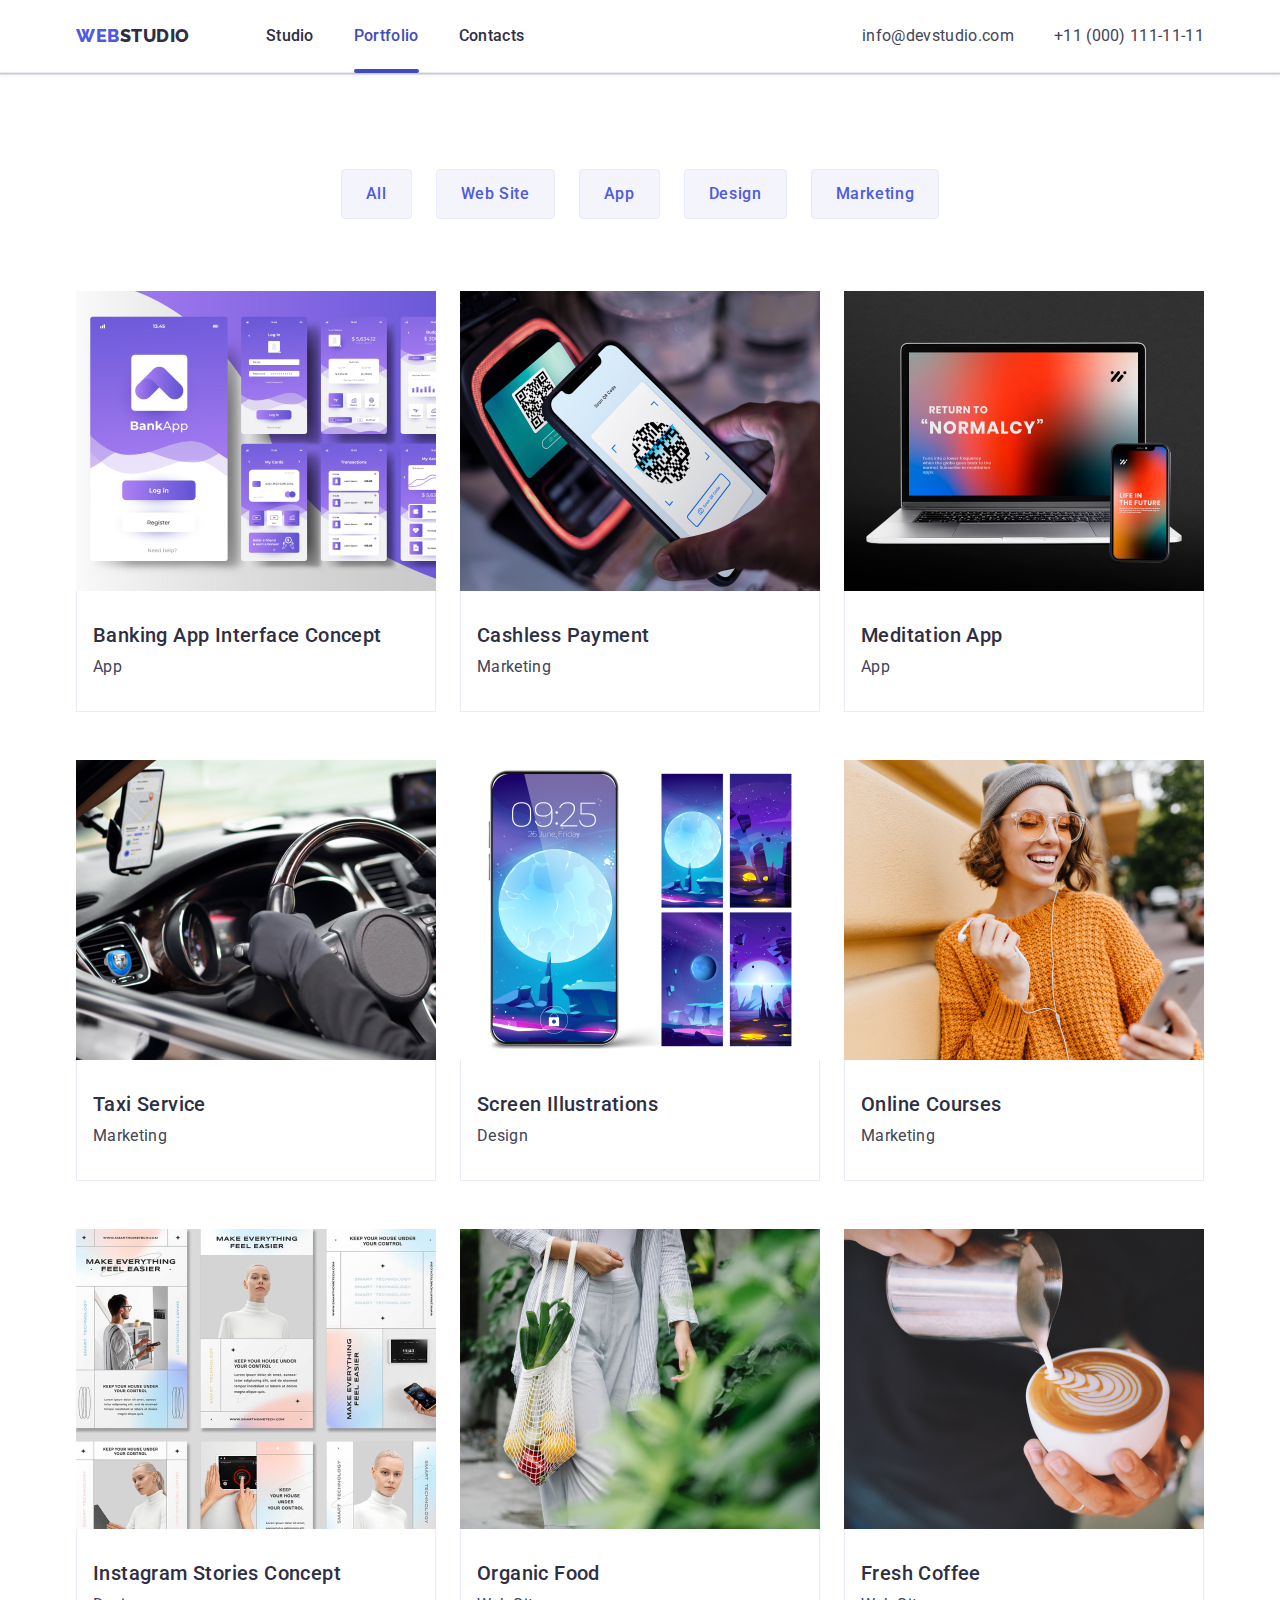
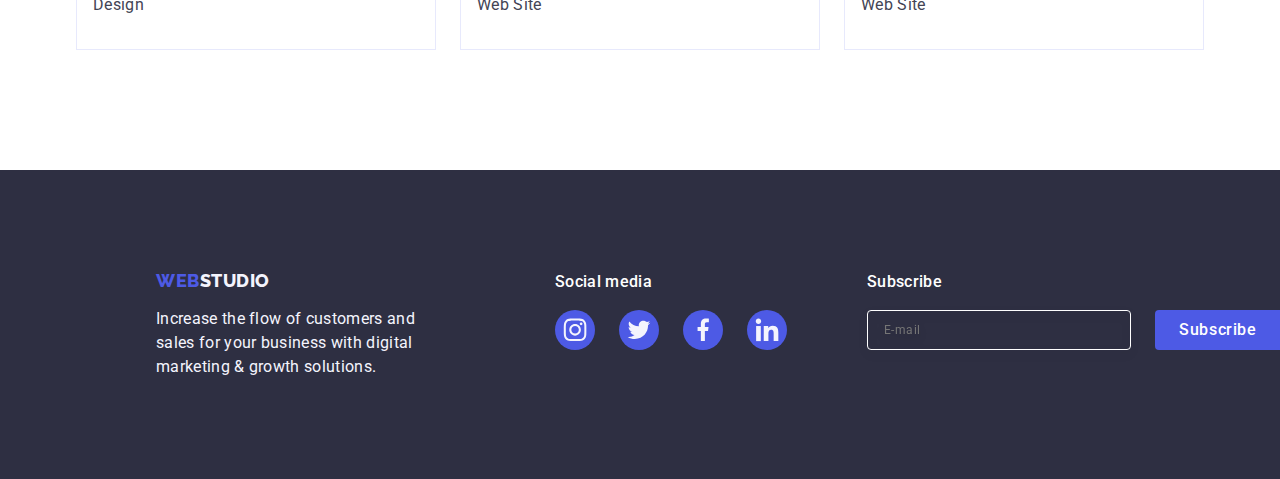
==== portfolio.html @ 52cb7daf "Initial commit" ====
<!DOCTYPE html>
<html lang="en">
  <head>
    <meta charset="UTF-8" />
    <meta name="viewport" content="width=device-width, initial-scale=1.0" />
    <title>Document</title>
    <link rel="preconnect" href="https://fonts.googleapis.com" />
    <link rel="preconnect" href="https://fonts.gstatic.com" crossorigin />
    <link
      href="https://fonts.googleapis.com/css2?family=Raleway:wght@800&family=Roboto:wght@400;500;700;900&display=swap"
      rel="stylesheet"
    />
    <link
      rel="stylesheet"
      href="https://cdn.jsdelivr.net/npm/modern-normalize@1.1.0/modern-normalize.min.css"
    />

    <link rel="stylesheet" href="./css/styles.css" />
  </head>

  <body>
    <header class="page-header">
      <div class="container-pege container">
        <nav class="navigation">
          <a class="logo link" href="./index.html"
            >Web<span class="dark">Studio</span></a
          >
          <ul class="menu list">
            <li class="menu-item">
              <a class="nav-link link" href="./index.html">Studio</a>
            </li>
            <li class="menu-item">
              <a class="nav-link link nav-active" href="./portfolio.html"
                >Portfolio</a
              >
            </li>
            <li class="menu-item">
              <a class="nav-link link" href="">Contacts</a>
            </li>
          </ul>
        </nav>
        <address class="address">
          <ul class="contacts-list list">
            <li class="contact-item">
              <a class="mail link" href="info@devstudio.com"
                >info@devstudio.com</a
              >
            </li>
            <li class="contact-item">
              <a class="phon link" href="tel:+110001111111"
                >+11 (000) 111-11-11</a
              >
            </li>
          </ul>
        </address>
      </div>
    </header>
    <!-- Main section -->
    <main>
      <section class="portfolio">
        <div class="container-portfolio container">
          <h1 class="visually-hidden">HIDE ME</h1>
          <ul class="btn-list list">
            <li class="btn-item">
              <button class="portfolio-button" type="button">All</button>
            </li>
            <li class="btn-item">
              <button class="portfolio-button" type="button">Web Site</button>
            </li>
            <li class="btn-item">
              <button class="portfolio-button" type="button">App</button>
            </li>
            <li class="btn-item">
              <button class="portfolio-button" type="button">Design</button>
            </li>
            <li class="btn-item">
              <button class="portfolio-button" type="button">Marketing</button>
            </li>
          </ul>

          <ul class="portfolio-list list">
            <li class="portfolio-list-item">
              <a href="#" class="portfolio-link link">
                <div class="overlay-portfolio">
                  <img
                    src="./images/app.jpg"
                    alt="Banking App Interface Concept"
                    width="360"
                    height="300"
                  />
                  <p class="overlay">
                    14 Stylish and User-Friendly App Design Concepts · Task
                    Manager App · Calorie Tracker App · Exotic Fruit Ecommerce
                    App · Cloud Storage App Cashless Payment Marketing
                  </p>
                </div>

                <div class="container-porfolio-list">
                  <h2 class="portfolio-subtitle">
                    Banking App Interface Concept
                  </h2>
                  <p class="portfolio-desc">App</p>
                </div>
              </a>
            </li>
            <li class="portfolio-list-item">
              <a href="#" class="portfolio-link link">
                <div class="overlay-portfolio">
                  <img
                    src="./images/img-pay.jpg"
                    alt="Cashless Payment"
                    width="360"
                    height="300"
                  />
                  <p class="overlay">
                    14 Stylish and User-Friendly App Design Concepts · Task
                    Manager App · Calorie Tracker App · Exotic Fruit Ecommerce
                    App · Cloud Storage App Cashless Payment Marketing
                  </p>
                </div>

                <div class="container-porfolio-list">
                  <h2 class="portfolio-subtitle">Cashless Payment</h2>
                  <p class="portfolio-desc">Marketing</p>
                </div>
              </a>
            </li>
            <li class="portfolio-list-item">
              <a href="#" class="portfolio-link link">
                <div class="overlay-portfolio">
                  <img
                    src="./images/img-appjpg.jpg"
                    alt="Meditation App"
                    width="360"
                    height="300"
                  />
                  <p class="overlay">
                    14 Stylish and User-Friendly App Design Concepts · Task
                    Manager App · Calorie Tracker App · Exotic Fruit Ecommerce
                    App · Cloud Storage App Cashless Payment Marketing
                  </p>
                </div>

                <div class="container-porfolio-list">
                  <h2 class="portfolio-subtitle">Meditation App</h2>
                  <p class="portfolio-desc">App</p>
                </div>
              </a>
            </li>
            <li class="portfolio-list-item">
              <a href="#" class="portfolio-link link">
                <div class="overlay-portfolio">
                  <img
                    src="./images/img-tax.jpg"
                    alt="Taxi Service"
                    width="360"
                    height="300"
                  />
                  <p class="overlay">
                    14 Stylish and User-Friendly App Design Concepts · Task
                    Manager App · Calorie Tracker App · Exotic Fruit Ecommerce
                    App · Cloud Storage App Cashless Payment Marketing
                  </p>
                </div>
                <div class="container-porfolio-list">
                  <h2 class="portfolio-subtitle">Taxi Service</h2>
                  <p class="portfolio-desc">Marketing</p>
                </div>
              </a>
            </li>
            <li class="portfolio-list-item">
              <a href="#" class="portfolio-link link">
                <div class="overlay-portfolio">
                  <img
                    src="./images/img-screen.jpg"
                    alt="Screen Illustrations"
                    width="360"
                    height="300"
                  />
                  <p class="overlay">
                    14 Stylish and User-Friendly App Design Concepts · Task
                    Manager App · Calorie Tracker App · Exotic Fruit Ecommerce
                    App · Cloud Storage App Cashless Payment Marketing
                  </p>
                </div>

                <div class="container-porfolio-list">
                  <h2 class="portfolio-subtitle">Screen Illustrations</h2>
                  <p class="portfolio-desc">Design</p>
                </div>
              </a>
            </li>
            <li class="portfolio-list-item">
              <a href="#" class="portfolio-link link">
                <div class="overlay-portfolio">
                  <img
                    src="./images/img-courses.jpg"
                    alt="Online Courses"
                    width="360"
                    height="300"
                  />
                  <p class="overlay">
                    14 Stylish and User-Friendly App Design Concepts · Task
                    Manager App · Calorie Tracker App · Exotic Fruit Ecommerce
                    App · Cloud Storage App Cashless Payment Marketing
                  </p>
                </div>

                <div class="container-porfolio-list">
                  <h2 class="portfolio-subtitle">Online Courses</h2>
                  <p class="portfolio-desc">Marketing</p>
                </div>
              </a>
            </li>

            <li class="portfolio-list-item">
              <a href="#" class="portfolio-link link">
                <div class="overlay-portfolio">
                  <img
                    src="./images/img-inst.jpg"
                    alt="Instagram Stories Concept"
                    width="360"
                    height="300"
                  />
                  <p class="overlay">
                    14 Stylish and User-Friendly App Design Concepts · Task
                    Manager App · Calorie Tracker App · Exotic Fruit Ecommerce
                    App · Cloud Storage App Cashless Payment Marketing
                  </p>
                </div>

                <div class="container-porfolio-list">
                  <h2 class="portfolio-subtitle">Instagram Stories Concept</h2>
                  <p class="portfolio-desc">Design</p>
                </div>
              </a>
            </li>
            <li class="portfolio-list-item">
              <a href="#" class="portfolio-link link">
                <div class="overlay-portfolio">
                  <img
                    src="./images/img-food.jpg"
                    alt="Organic Food"
                    width="360"
                    height="300"
                  />
                  <p class="overlay">
                    14 Stylish and User-Friendly App Design Concepts · Task
                    Manager App · Calorie Tracker App · Exotic Fruit Ecommerce
                    App · Cloud Storage App Cashless Payment Marketing
                  </p>
                </div>

                <div class="container-porfolio-list">
                  <h2 class="portfolio-subtitle">Organic Food</h2>
                  <p class="portfolio-desc">Web Site</p>
                </div>
              </a>
            </li>
            <li class="portfolio-list-item">
              <a href="#" class="portfolio-link link">
                <div class="overlay-portfolio">
                  <img
                    src="./images/img-coffe.jpg"
                    alt="Screen Illustrations"
                    width="360"
                    height="300"
                  />
                  <p class="overlay">
                    14 Stylish and User-Friendly App Design Concepts · Task
                    Manager App · Calorie Tracker App · Exotic Fruit Ecommerce
                    App · Cloud Storage App Cashless Payment Marketing
                  </p>
                </div>

                <div class="container-porfolio-list">
                  <h2 class="portfolio-subtitle">Fresh Coffee</h2>
                  <p class="portfolio-desc">Web Site</p>
                </div>
              </a>
            </li>
          </ul>
        </div>
      </section>
    </main>
    <!-- Footer -->
    <footer class="footer">
      <div class="footer-wrapper">
        <div class="container-footer container">
          <a href="./index.html" class="logo footer-link"
            >WEB<span class="light">Studio</span></a
          >
          <p class="footer-desc">
            Increase the flow of customers and sales for your business with
            digital marketing & growth solutions.
          </p>
        </div>
        <div class="footer-social">
          <p class="section-subtitle light">Social media</p>
          <ul class="social-list footer-social list">
            <li class="social-list-item">
              <a href="" class="social-list-linke">
                <svg class="social-list-icon" width="24" height="24">
                  <use href="./images/sprite.svg#icon-instagram"></use>
                </svg>
              </a>
            </li>
            <li class="social-list-item">
              <a href="" class="social-list-linke">
                <svg class="social-list-icon" width="24" height="24">
                  <use href="./images/sprite.svg#icon-twitter"></use>
                </svg>
              </a>
            </li>
            <li class="social-list-item">
              <a href="" class="social-list-linke">
                <svg class="social-list-icon" width="24" height="24">
                  <use href="./images/sprite.svg#icon-facebook"></use>
                </svg>
              </a>
            </li>
            <li class="social-list-item">
              <a href="" class="social-list-linke">
                <svg class="social-list-icon" width="24" height="24">
                  <use href="./images/sprite.svg#icon-linkedin"></use>
                </svg>
              </a>
            </li>
          </ul>
        </div>
        <div class="footer-subscribe">
          <p class="section-subtitle light">Subscribe</p>
          <form class="footer-form">
            <label for="email" class="subscribe-label">
              <input
                type="email"
                name="email"
                id="email"
                class="footer-subscribe-mail"
                placeholder="E-mail"
                required
              />
            </label>
            <button class="footer-subscribe-btn" type="submit">
              Subscribe
              <svg class="subsribe-btn-icon" width="24" height="24">
                <use href="./images/sprite.svg#icon-flay"></use>
              </svg>
            </button>
          </form>
        </div>
      </div>
    </footer>
  </body>
</html>
---- css/styles.css ----
/** COMMON */
/* #region COMMON*/
:root {
  --social-active: #31d0aa;
  --icon-customer-color: #8e8f99;
  --page-color: #ffffff;
  --main-text: #2e2f42;
  --light-text: #f4f4fd;
  --accent-color: #4d5ae5;
  --main-color: #434455;
  --action-color: #404bbf;
  --cornflower: #e7e9fc;
  --description-size: 16px;
  --description-height: 24px;
  --general-lh: 1.5;
  --ls-small: 0.02em;
  --ls-big: 0.04em;
}
.list {
  list-style: none;
}
.link {
  text-decoration: none;
}
h1,
h2,
h3,
h4,
p {
  margin-top: 0;
  margin-bottom: 0;
}
ul {
  margin-top: 0;
  margin-bottom: 0;
  padding-left: 0;
}
img {
  display: block;
}
body {
  font-family: Roboto, sans-serif;
  background-color: #ffffff;
  color: #434455;
}
.visually-hidden {
  position: absolute;
  width: 1px;
  height: 1px;
  margin: -1px;
  border: 0;
  padding: 0;
  white-space: nowrap;
  clip-path: inset(100%);
  clip: rect(0 0 0 0);
  overflow: hidden;
}
.container {
  /* display: flex; */
  width: 1158px;
  margin: 0 auto;
  padding-left: 15px;
  padding-right: 15px;
}

.portfolio-desc {
  font-weight: 400;
  font-size: var(--description-size);
  line-height: var(--description-height);
  letter-spacing: var(--ls-small);
  color: var(--main-color);
}
/* Header */
/* LOGO */

.page-header {
  border-bottom: 1px solid #e7e9fc;
  box-shadow: 0px 1px 6px 0px rgba(46, 47, 66, 0.08),
    0px 1px 1px 0px rgba(46, 47, 66, 0.16),
    0px 2px 1px 0px rgba(46, 47, 66, 0.08);
}

.container-header {
  display: flex;
  width: 1158px;
  padding-left: 15px;
  padding-right: 15px;
  padding: 0 15px 0 15px;
}
.container-pege {
  display: flex;
}
.navigation {
  display: flex;
  align-items: center;
}
.nav {
  display: flex;
  gap: 40px;
}

.logo {
  display: inline-block;
  margin-right: 76px;
  font-family: Raleway, sans-serif;
  font-weight: 800;
  font-size: 18px;
  line-height: 1.17;
  letter-spacing: 0.03em;
  text-transform: uppercase;
  text-decoration: none;
  color: var(--accent-color);
}
.light {
  color: var(--light-text);
}
.dark {
  color: var(--main-text);
}

.accent-color {
  color: var(--accent-color);
}
/** NAVIGATION */
/* #region NAVIGATION*/
.menu {
  display: flex;
  gap: 40px;
}
.menu-link {
  font-family: "Roboto", sans-serif;
  font-weight: 500;
  font-size: 16px;
  line-height: 24px;
}
.nav-link {
  display: block;
  position: relative;
  padding: 24px 0;
  font-weight: 500;
  line-height: 1.5;
  letter-spacing: 0.02em;
  color: var(--main-text);
  transition: color 250ms cubic-bezier(0.4, 0, 0.2, 1);
}

.nav-link:hover,
.nav-link:focus,
.contact-item > a:hover,
.contact-item > a:focus {
  color: var(--action-color);
}

.contact-item > a {
  font-size: var(--description-size);
  line-height: var(--description-height);
  letter-spacing: var(--ls-small);
  font-weight: 400;
  text-decoration: none;
  color: var(--main-color);
}

.address {
  margin-left: auto;
  font-style: normal;
}
.contacts-list {
  display: flex;
  gap: 40px;
  flex-direction: row;
  align-items: center;
  padding: 24px 0;
  font-size: 16px;
  line-height: 1.5;
  letter-spacing: 0.02em;
  color: var(--main-color);
}
.nav-link:hover::after {
  display: block;
  content: "";
  width: 100%;
  height: 4px;
  border-radius: 2px;
  background: var(--action-color);
  position: absolute;
  bottom: -1px;
  left: 0px;

  transition: color 250ms cubic-bezier(0.4, 0, 0.2, 1);
}

.nav-active {
  color: var(--action-color);
}

.nav-active::after {
  display: block;
  content: "";
  width: 100%;
  height: 4px;
  border-radius: 2px;
  color: var(--action-color);
  background: var(--action-color);
  position: absolute;
  bottom: -1px;
  left: 0px;

  transition: color 250ms cubic-bezier(0.4, 0, 0.2, 1);
}
.link {
  transition: color 250ms cubic-bezier(0.4, 0, 0.2, 1);
}
/* #endregion NAVIGATION */
/* #endregion HEADER */

/** INDEX */
/* #region INDEX*/

/** MAIN */

/** HERO */
/* #region HERO*/
.button:hover,
.button:focus {
  background-color: var(--action-color);
  cursor: pointer;
}
.solution-subtitle {
  margin-bottom: 8px;
  font-weight: 500;
  font-size: 20px;
  line-height: 1.2;
  letter-spacing: 0.02em;
  color: var(--main-text);
}
.social {
  padding-top: 120px;
  padding-bottom: 120px;
}
.solution-list {
  display: flex;
  gap: 24px;
}
.item-list {
  display: flex;
  gap: 24px;
}

.desc-list {
  line-height: 1.5;
  letter-spacing: 0.02em;
}
.section-title {
  margin-bottom: 72px;
  font-size: 36px;
  line-height: 1.11;
  text-align: center;
  text-transform: capitalize;
  color: var(--main-text);
}
.main-section-product {
  padding-bottom: 120px;
}
.main-team {
  padding: 120px 0;
  background-color: #f4f4fd;
}
.team-title {
  margin-bottom: 72px;
  font-size: 36px;
  line-height: 1.11;
  text-align: center;
  letter-spacing: 0.02em;
  text-transform: capitalize;
  color: var(--main-text);
}
.team-subtitle {
  text-align: center;
  margin-bottom: 8px;
  font-weight: 500;
  font-size: 20px;
  line-height: 1.2;
  letter-spacing: 0.02em;
  color: var(--main-text);
}
.desc-team {
  text-align: center;
  line-height: 1.5;
  letter-spacing: 0.02em;
}
.team-list {
  display: flex;
  gap: 24px;
  background-color: #ffffff;
}

.item-team {
  width: calc((100% - 72px) / 4);
  border-radius: 0px 0px 4px 4px;
  background-color: var(--page-color);
  box-shadow: 0px 2px 1px 0px rgba(46, 47, 66, 0.08),
    0px 1px 1px 0px rgba(46, 47, 66, 0.16),
    0px 1px 6px 0px rgba(46, 47, 66, 0.08);
}
.item-team-desc {
  padding: 32px 16px;
}

.main-section {
  padding: 188px 0;
  color: var(--main-text);
  background-image: linear-gradient(
      rgba(46, 47, 66, 0.7),
      rgba(46, 47, 66, 0.7)
    ),
    url(../images/people-office.jpg);
  background-position: center;
  background-repeat: no-repeat no-repeat;
  background-size: cover;
  max-width: 1140px;
  color: #ffffff;
}
.social-list-link {
  display: flex;
  justify-content: center;
  align-items: center;
  width: 40px;
  height: 40px;
  border-radius: 50%;
  background-color: #4d5ae5;
  transition: background-color 250ms cubic-bezier(0.4, 0, 0.2, 1);
}

.social-list-link:hover,
.social-list-link:focus {
  background-color: var(--action-color);
  cursor: pointer;
}

.social-list-linke:hover,
.social-list-linke:focus {
  background-color: var(--social-active);
}

.social-list-linke {
  display: flex;
  justify-content: center;
  align-items: center;
  width: 40px;
  height: 40px;
  border-radius: 50%;
  background-color: #4d5ae5;
  transition: background-color 250ms cubic-bezier(0.4, 0, 0.2, 1);
}

.social-list {
  display: flex;
  justify-content: center;
  gap: 24px;
  margin-top: 8px;
}
.social-list-icon {
  fill: #f4f4fd;
}

.item {
  width: calc((100% - 72px) / 4);
}
.icon-container {
  display: flex;
  align-items: center;
  justify-content: center;
  height: 112px;
  background-color: #f4f4fd;
  border-radius: 4px;
  margin-bottom: 8px;
}

.solution-title {
  display: flex;
  font-size: 56px;
  font-family: Roboto;
  line-height: 1.07;
  text-align: center;
  letter-spacing: 0.02em;
  color: #ffffff;
  max-width: 496px;
  margin: auto;
  margin-bottom: 48px;
}
.solution-item {
  width: calc((100% - 48px) / 3);
}

/** PORTFOLIO */
/* #region PORTFOLIO*/

/** MAIN */

.portfolio-subtitle {
  margin-bottom: 8px;
  font-weight: 500;
  font-size: 20px;
  line-height: 1.2;
  letter-spacing: 0.02em;
  line-height: var(--description-height);
  letter-spacing: var(--ls-small);
  color: var(--main-text);
}
.portfolio-list {
  display: flex;
  flex-wrap: wrap;
  gap: 48px 24px;
}

.container-portfolio {
  display: flex;
  flex-direction: column;
  align-items: center;
}

.btn-list {
  display: flex;
  justify-content: center;
  gap: 24px;
  margin-bottom: 72px;
}
.hero {
  max-width: 1440px;
  background-color: var(--main-text);
}

.portfolio-title {
  line-height: 1.5;
  letter-spacing: 0.02em;
}
.portfolio-link {
  display: block;
}
.portfolio-link:hover,
.portfolio-link:focus {
  box-shadow: 0px 1px 6px rgba(46, 47, 66, 0.08),
    0px 1px 1px rgba(46, 47, 66, 0.16), 0px 2px 1px rgba(46, 47, 66, 0.08);
}
.portfolio-list-item:hover .portfolio-list-item:focus {
  box-shadow: 0px 1px 6px rgba(46, 47, 66, 0.08),
    0px 1px 1px rgba(46, 47, 66, 0.16), 0px 2px 1px rgba(46, 47, 66, 0.08);
}

.container-porfolio-list {
  padding: 32px 16px;
  border: 1px solid #e7e9fc;
  border-top: none;
}

.portfolio-button {
  padding: 12px 24px;
  border: 1px solid #e7e9fc;
  border-radius: 4px;
  font-family: Roboto, sans-serif;
  font-weight: 500;
  font-size: 16px;
  letter-spacing: 0.04em;
  line-height: var(--general-lh);
  color: var(--accent-color);
  background-color: var(--light-text);
  cursor: pointer;
  transition: color 250ms cubic-bezier(0.4, 0, 0.2, 1),
    background-color 250ms cubic-bezier(0.4, 0, 0.2, 1),
    border-color 250ms cubic-bezier(0.4, 0, 0.2, 1),
    box-shadow 250ms cubic-bezier(0.4, 0, 0.2, 1);
}
.portfolio-button:hover,
.portfolio-button:focus,
.portfolio-button:active {
  border: 1px solid transparent;
  background-color: var(--action-color);
  color: var(--page-color);
  box-shadow: 0px 2px 2px 0px rgba(0, 0, 0, 0.12),
    0px 2px 1px 0px rgba(0, 0, 0, 0.08), 0px 3px 1px 0px rgba(0, 0, 0, 0.1);
}
.portfolio {
  padding-top: 96px;
  padding-bottom: 120px;
}

.portfolio-list {
  list-style: none;
}
.link {
  text-decoration: none;
}
.portfolio-link {
  display: block;
  transition: box-shadow 250ms cubic-bezier(0.4, 0, 0.2, 1);
}
.overlay {
  position: absolute;
  left: 0;
  top: 0;
  width: 100%;
  height: 100%;
  padding: 40px 32px;
  overflow: auto;
  transform: translateY(100%);
  font-size: 16px;
  font-family: Roboto;
  font-style: normal;
  font-weight: 400;
  line-height: 24px;
  letter-spacing: 0.32px;
  background-color: var(--accent-color);
  color: var(--light-text);

  transition: transform 250ms cubic-bezier(0.4, 0, 0.2, 1);

  background: var(--accent-color);
  color: var(--light-text);
}
.portfolio-list-item:hover .overlay,
.portfolio-list-item:focus .overlay {
  transform: translateY(0);
}

.portfolio-link:hover .overlay,
.portfolio-link:focus .overlay {
  box-shadow: 0px 1px 6px rgba(46, 47, 66, 0.08),
    0px 1px 1px rgba(46, 47, 66, 0.16), 0px 2px 1px rgba(46, 47, 66, 0.08);
  transform: translateY(0);
}
.portfolio-list-item:hover,
.portfolio-list-item:focus:focus {
  box-shadow: 0px 1px 6px rgba(46, 47, 66, 0.08),
    0px 1px 1px rgba(46, 47, 66, 0.16), 0px 2px 1px rgba(46, 47, 66, 0.08);
}
.overlay-portfolio {
  position: relative;
  overflow: hidden;
}
/* CUSTUMERS */
.cusutumers-section {
  padding: 120px 0;
}
.custumers-list {
  display: flex;
  align-items: center;
  justify-content: center;
  gap: 24px;
}
.custumers-link {
  display: flex;
  justify-content: center;
  align-items: center;

  width: 100%;
  height: 100%;

  border-radius: 4px;
  border: 1px solid var(--icon-customer-color);
  color: var(--icon-customer-color);
  transition: border-color 250ms cubic-bezier(0.4, 0, 0.2, 1),
    color 250ms cubic-bezier(0.4, 0, 0.2, 1);
}

.custumers-item {
  width: calc((100% - 120px) / 6);
  height: 88px;
}
.custumers-link:hover,
.custumers-link:focus {
  border-color: var(--action-color);
  color: var(--action-color);
}

.custumers-icon {
  fill: currentColor;
}

.ccustumers-icon:hover,
.custumers-icon:focus {
  fill: var(--action-color);
}

/** FOOTER */
.footer {
  display: flex;
  gap: 120px;
  padding-left: 156px;
  padding: 100px 0;
  background: var(--main-text);
}
.container-footer {
  box-sizing: content-box;
  width: 264px;
  margin-right: 120px;
  padding-left: 156px;
}
.footer-desc {
  width: 264px;
  line-height: 1.5;
  color: #f4f4fd;
  letter-spacing: 0.02em;
}
.footer-link {
  display: inline-block;
  margin-bottom: 16px;
}

.section-subtitle .footer-social {
  font-size: 16px;
  font-family: Roboto;
  font-style: normal;
  font-weight: 500;
  line-height: 24px;
  letter-spacing: 0.32px;
  text-align: left;
  color: var(--page-color);
  margin-bottom: 16px;
}
.footer-wrapper {
  display: flex;
  align-items: baseline;
}

.button {
  margin: auto;
  display: block;
  min-width: 169px;
  height: 56px;
  border: none;
  border-radius: 4px;
  cursor: pointer;
  background-color: var(--accent-color);
  font-family: Roboto, sans-serif;
  font-weight: 500;
  font-size: 16px;
  line-height: 1.5;
  letter-spacing: 0.04em;
  color: #ffffff;
  transition: background-color 250ms cubic-bezier(0.4, 0, 0.2, 1);
}

.backdrop {
  position: fixed;
  top: 0;
  left: 0;
  width: 100%;
  height: 100%;
  opacity: 1;
  background: var(--navyblue-modal, rgba(46, 47, 66, 0.4));
  transition: opacity 250ms cubic-bezier(0.4, 0, 0.2, 1),
    visibility 250ms cubic-bezier(0.4, 0, 0.2, 1);
}
.is-hidden {
  visibility: hidden;
  opacity: 0;
  pointer-events: none;
}
.modal {
  position: absolute;
  top: 50%;
  left: 50%;
  width: 408px;
  min-height: 584px;
  padding: 24px;
  padding-top: 72px;
  background-color: #fcfcfc;
  transform: translate(-50%, -50%);
  box-shadow: 0px 2px 1px 0px rgba(0, 0, 0, 0.2),
    0px 1px 3px 0px rgba(0, 0, 0, 0.12), 0px 1px 1px 0px rgba(0, 0, 0, 0.14);
  border-radius: 4px;
  transition: transform 250ms cubic-bezier(0.4, 0, 0.2, 1);
}
.modal-close-btn {
  position: absolute;
  top: 24px;
  right: 24px;
  display: flex;
  justify-content: center;
  align-items: center;
  width: 24px;
  height: 24px;
  padding: 0;

  background-color: transparent;
  border-radius: 50%;
  border: 1px solid rgba(0, 0, 0, 0.1);
  background: var(--cornflower, #e7e9fc);
  cursor: pointer;

  transition: background-color 250ms cubic-bezier(0.4, 0, 0.2, 1),
    border 250ms cubic-bezier(0.4, 0, 0.2, 1);
}
.modal-close-btn:hover,
.modal-close-btn:focus {
  border: none;
  border-radius: 24px;
  background: var(--action-color);
  fill: var(--page-color);
}
.modal-close-icon {
  transition: fill 250ms cubic-bezier(0.4, 0, 0.2, 1);
}
.input-container {
  margin-bottom: 8px;
}

.input-container:last-of-type {
  margin-bottom: 24px;
}

.modal-caption {
  display: block;
  margin-bottom: 16px;
  color: var(--navyblue, #2e2f42);
  text-align: center;
  font-size: 16px;
  font-weight: 500;
  line-height: 24px;
  letter-spacing: 0.32px;
}
.modal-form-label {
  display: block;
  line-height: 1.17;
  letter-spacing: 0.04em;
  margin-bottom: 4px;
  padding-top: 8px;
  color: var(--lightslate, #8e8f99);
  font-size: 12px;
}
.modal-form-field {
  position: relative;
}
.modal-form-input {
  display: block;
  width: 100%;
  height: 40px;
  padding-left: 38px;
  background-color: transparent;
  border-radius: 4px;
  outline: transparent;
  border: 1px solid var(--navyblue-modal, rgba(46, 47, 66, 0.4));
  transition: border-color 250ms cubic-bezier(0.4, 0, 0.2, 1);
}
.modal-form-icon {
  position: absolute;
  top: 50%;
  left: 16px;
  transform: translateY(-50%);
  fill: currentColor;
  transition: fill 250ms cubic-bezier(0.4, 0, 0.2, 1);
    
}
.modal-form-input:focus {
  border-color: #4d5ae5;
}
.modal-form-input:focus + .modal-form-icon {
  fill: #4d5ae5;
 
}
.modal-form-messege {
  width: 100%;
  height: 120px;
  border-radius: 4px;
  line-height: 1.17;
  letter-spacing: 0.04em;
  resize: none;
  font-size: 12px;
  padding: 8px 16px;
  outline: transparent;
  border-radius: 4px;
  background-color: transparent;
  color: rgba(46, 47, 66, 0.4);
  border: 1px solid var(--navyblue-modal, rgba(46, 47, 66, 0.4));
  transition: border-color 250ms cubic-bezier(0.4, 0, 0.2, 1);
}
.form-messege {
  margin-bottom: 16px;
}
.modal-form-messege:focus {
  border-color: #4d5ae5;
}
/* CHECKBOX STYLES*/
.form-checkbox {
  position: relative;
  margin-bottom: 24px;
}

.form-agreement {
  display: flex;
  align-items: center;
  gap: 10px;
  color: #8e8f99;
  font-size: 12px;
}

.checkbox-click {
  /* position: absolute; */
  display: inline-flex;
  justify-content: center;
  align-items: center;
  margin-right: 8px;

  width: 16px;
  height: 16px;
  border: 1px solid rgba(46, 47, 66, 0.4);
  border-radius: 2px;
  fill: transparent;

  transition: background-color 250ms cubic-bezier(0.4, 0, 0.2, 1),
    border 250ms cubic-bezier(0.4, 0, 0.2, 1),
    fill 250ms cubic-bezier(0.4, 0, 0.2, 1);
}
.form-agreement-checkbox:checked + .modal-form-label .checkbox-click{
  border: none;
  fill: #f4f4fd;
  background-color: #404bbf;
}
.form-agreement-checkbox {
  appearance: none;
}
.privacy-link {
  color: var(--accent-color);
  cursor: pointer;
}
.send-btn {
  display: block;
  min-width: 169px;
  height: 56px;
  border: none;
  border-radius: 4px;
  margin: 24px auto;
  cursor: pointer;

  font-family: Roboto, sans-serif;
  font-weight: 500;
  font-size: 16px;
  line-height: 1.5;
  letter-spacing: var(--ls-big);

  background-color: var(--accent-color);
  color: #ffffff;

 transition: background-color 250ms cubic-bezier(0.4, 0, 0.2, 1);
}
.send-btn:hover,
.send-btn:focus {
  background-color: var(--action-color);
  cursor: pointer;
}
.footer-subscribe {
  margin-left: 80px;
}

.footer-subscribe-mail {
  width: 264px;
  height: 40px;
  line-height: var(--general-lh);
  letter-spacing: var(--ls-big);
  padding-left: 16px;
  padding-top: 8px;
  padding-bottom: 8px;

  filter: drop-shadow(0px 4px 4px rgba(0, 0, 0, 0.15));
  color: #fff;

  font-size: 12px;
  border-radius: 4px;
  border: 1px solid #fff;
  background-color: transparent;
}

.footer-subscribe-btn {
  display: flex;
  justify-content: center;
  align-items: center;
  gap: 16px;

  min-width: 165px;
  padding: 8px 24px;
  margin: auto;
  height: 40px;
  border: none;
  border-radius: 4px;
  cursor: pointer;

  font-family: Roboto, sans-serif;
  font-weight: 500;
  font-size: 16px;
  line-height: 1.5;
  letter-spacing: var(--ls-big);

  background-color: var(--accent-color);
  color: #ffffff;

  transition: background-color 250ms cubic-bezier(0.4, 0, 0.2, 1);
}
.subsribe-btn-icon {
  fill: #fff;
  margin-left: 16px;
}
.section-subtitle {
  margin-bottom: 16px;
  font-weight: 500;
  line-height: 1.5;
  letter-spacing: 0.02em;
  color: #ffffff;
}
.footer-form {
  display: flex;
  gap: 24px;
}
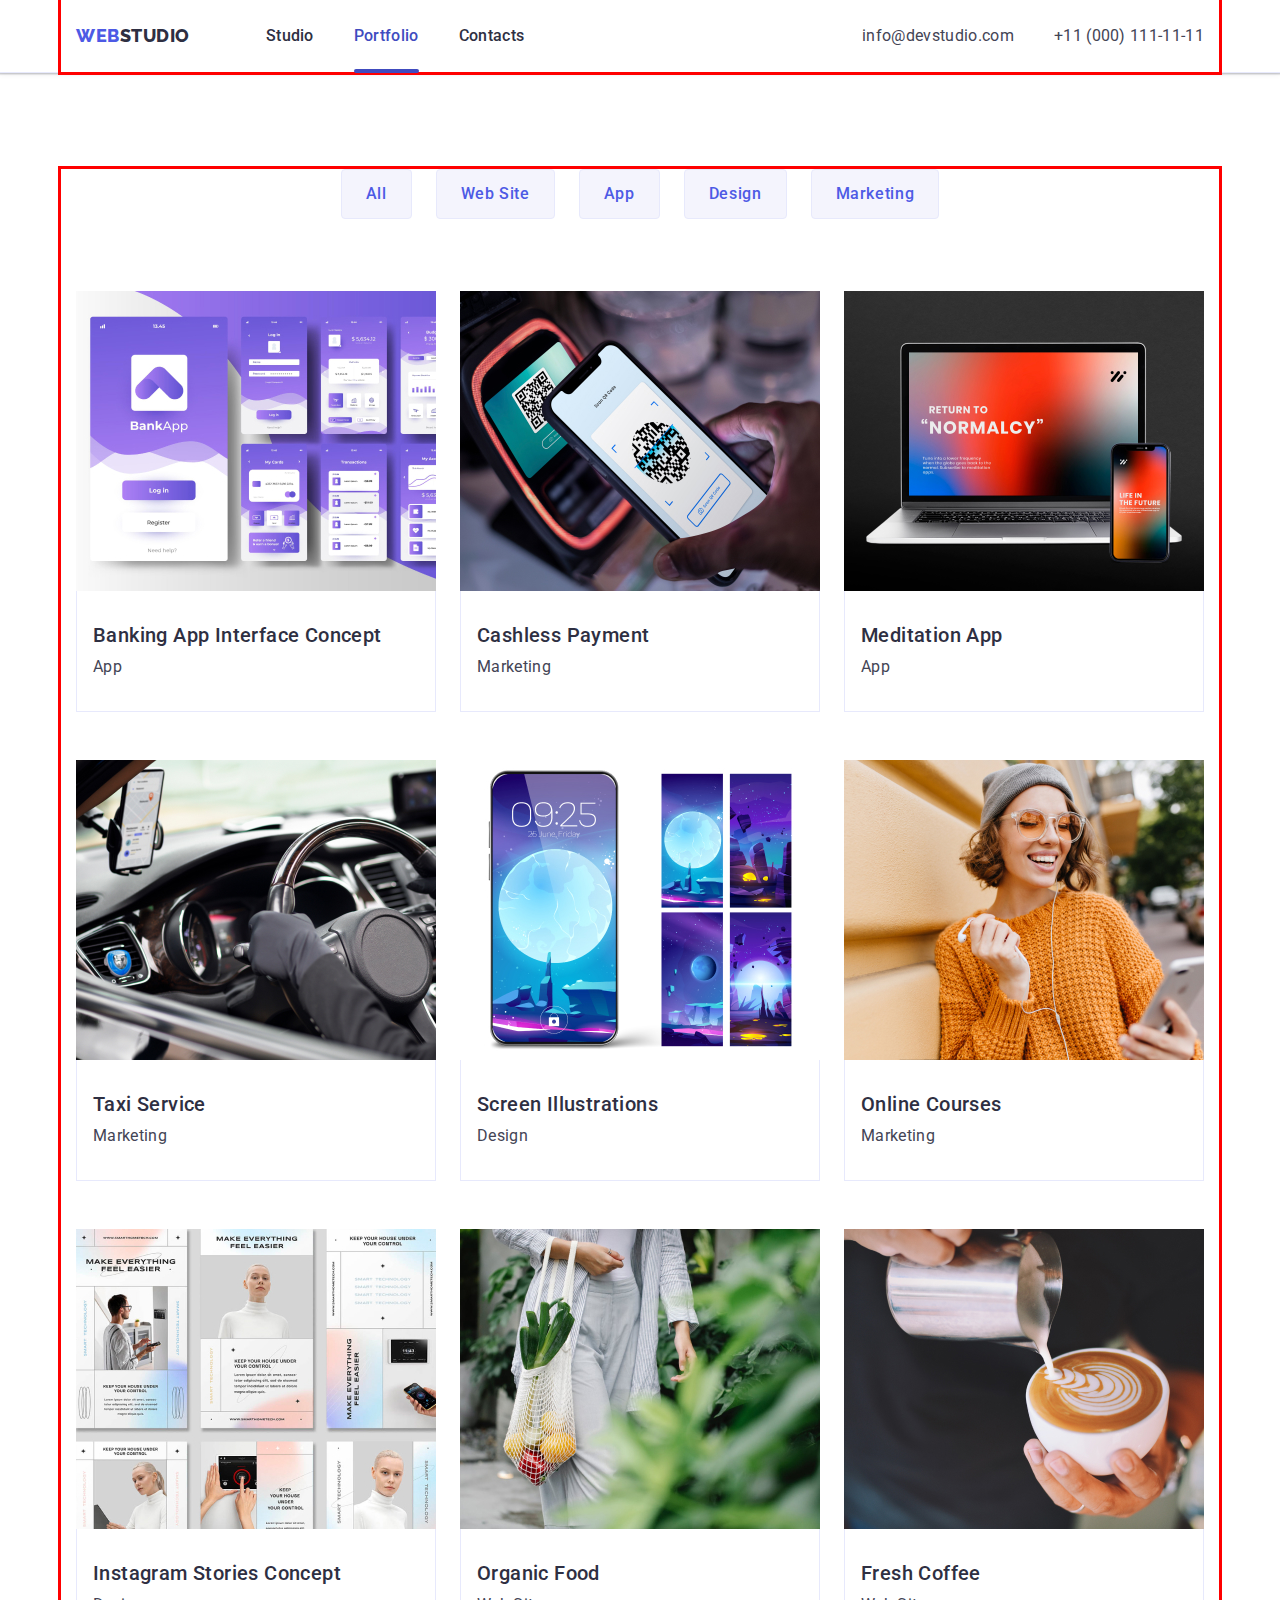
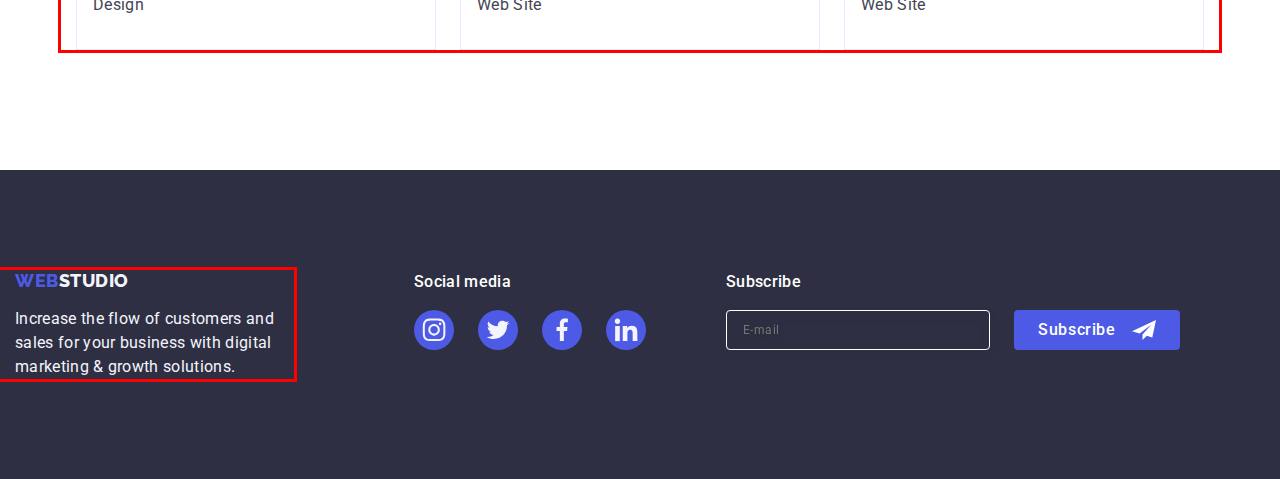
==== commit dd1a50ad: "update" ====
--- a/portfolio.html
+++ b/portfolio.html
@@ -14,42 +14,44 @@
       rel="stylesheet"
       href="https://cdn.jsdelivr.net/npm/modern-normalize@1.1.0/modern-normalize.min.css"
     />
+     <link rel="stylesheet" href="./css/reset.css"/>
+    <link rel="stylesheet" href="./css/vars.css"/>
+    <link rel="stylesheet" href="./css/mobile.css"/>
+    <link rel="stylesheet" href="./css/tablet.css"/>
+   <link rel="stylesheet" href="./css/decstop.css">
 
     <link rel="stylesheet" href="./css/styles.css" />
   </head>
 
   <body>
     <header class="page-header">
-      <div class="container-pege container">
+      <div class="container-header container">
         <nav class="navigation">
           <a class="logo link" href="./index.html"
             >Web<span class="dark">Studio</span></a
           >
-          <ul class="menu list">
-            <li class="menu-item">
-              <a class="nav-link link" href="./index.html">Studio</a>
-            </li>
-            <li class="menu-item">
-              <a class="nav-link link nav-active" href="./portfolio.html"
-                >Portfolio</a
-              >
-            </li>
-            <li class="menu-item">
+          <ul class="nav list">
+            <li class="nav-item">
+              <a class="nav-link link " href="./index.html">Studio</a>
+            </li>
+            <li class="nav-item">
+              <a class="nav-link link nav-active" href="./portfolio.html">Portfolio</a>
+            </li>
+            <li class="nav-item">
               <a class="nav-link link" href="">Contacts</a>
             </li>
           </ul>
         </nav>
+        
         <address class="address">
           <ul class="contacts-list list">
             <li class="contact-item">
-              <a class="mail link" href="info@devstudio.com"
+              <a class="link" href="mailto:info@devstudio.com"
                 >info@devstudio.com</a
               >
             </li>
             <li class="contact-item">
-              <a class="phon link" href="tel:+110001111111"
-                >+11 (000) 111-11-11</a
-              >
+              <a class="link" href="tel:+110001111111">+11 (000) 111-11-11</a>
             </li>
           </ul>
         </address>
--- a/css/vars.css
+++ b/css/vars.css
@@ -0,0 +1,16 @@
+:root {
+  --social-active: #31d0aa;
+  --icon-customer-color: #8e8f99;
+  --page-color: #ffffff;
+  --main-text: #2e2f42;
+  --light-text: #f4f4fd;
+  --accent-color: #4d5ae5;
+  --main-color: #434455;
+  --action-color: #404bbf;
+  --cornflower: #e7e9fc;
+  --description-size: 16px;
+  --description-height: 24px;
+  --general-lh: 1.5;
+  --ls-small: 0.02em;
+  --ls-big: 0.04em;
+}--- a/css/mobile.css
+++ b/css/mobile.css
@@ -0,0 +1,288 @@
+.container {
+  /* display: flex; */
+  width: 100%;
+  margin: 0 auto;
+  padding-left: 15px;
+  padding-right: 15px;
+  outline: solid red;
+}
+
+/* HEADER */
+.page-header {
+  border-bottom: 1px solid #e7e9fc;
+  box-shadow: 0px 1px 6px 0px rgba(46, 47, 66, 0.08),
+    0px 1px 1px 0px rgba(46, 47, 66, 0.16),
+    0px 2px 1px 0px rgba(46, 47, 66, 0.08);
+}
+.navigation {
+  display: flex;
+  align-items: center;
+  justify-content: space-between;
+}
+.nav {
+  display: none;
+}
+.page-header .logo {
+  padding: 24px 0;
+}
+.logo {
+  display: inline-block;
+  margin-right: 76px;
+  font-family: Raleway, sans-serif;
+  font-weight: 800;
+  font-size: 18px;
+  line-height: 1.17;
+  letter-spacing: 0.03em;
+  text-transform: uppercase;
+  text-decoration: none;
+  color: var(--accent-color);
+}
+.light {
+  color: var(--light-text);
+}
+.dark {
+  color: var(--main-text);
+}
+
+.accent-color {
+  color: var(--accent-color);
+}
+.address {
+  margin-left: auto;
+  font-style: normal;
+  display: none;
+}
+.nav-link {
+  display: block;
+  position: relative;
+  padding: 24px 0;
+  font-weight: 500;
+  line-height: 1.5;
+  letter-spacing: 0.02em;
+  color: var(--main-text);
+  transition: color 250ms cubic-bezier(0.4, 0, 0.2, 1);
+}
+
+.nav-link:hover,
+.nav-link:focus,
+.contact-item > a:hover,
+.contact-item > a:focus {
+  color: var(--action-color);
+}
+.nav-link:hover::after {
+  display: block;
+  content: "";
+  width: 100%;
+  height: 4px;
+  border-radius: 2px;
+  background: var(--action-color);
+  position: absolute;
+  bottom: -1px;
+  left: 0px;
+
+  transition: color 250ms cubic-bezier(0.4, 0, 0.2, 1);
+}
+
+.nav-active {
+  color: var(--action-color);
+
+}
+
+.nav-active::after {
+  display: block;
+  content: "";
+  width: 100%;
+  height: 4px;
+  border-radius: 2px;
+  color: var(--action-color);
+  background: var(--action-color);
+  position: absolute;
+  bottom: -1px;
+  left: 0px;
+
+  transition: color 250ms cubic-bezier(0.4, 0, 0.2, 1);
+}
+.link {
+  transition: color 250ms cubic-bezier(0.4, 0, 0.2, 1);
+}
+
+.contact-item > a {
+  font-size: var(--description-size);
+  line-height: var(--description-height);
+  letter-spacing: var(--ls-small);
+  font-weight: 400;
+  text-decoration: none;
+  color: var(--main-color);
+  font-size: 12px;
+}
+.header-btn {
+  background-color: transparent;
+  border: none;
+}
+.is-close {
+  opacity: 0;
+  pointer-events: all;
+  visibility: hidden;
+}
+.menu {
+  width: 100vw;
+  height: 100vh;
+  background-color: #ffffff;
+  position: fixed;
+  top: 0;
+  left: 0;
+  padding: 80px 40px 40px;
+}
+.menu-close {
+  align-items: center;
+  justify-content: center;
+  display: flex;
+  background-color: transparent;
+  border: solid 1px #E7E9FC;
+  border-radius: 50%;
+  position: absolute;
+  right: 24px;
+  top: 24px;
+  width: 24px;
+  height: 24px;
+}
+
+/* HERO */
+.solution-title {
+  display: flex;
+  font-size: 36px;
+  font-family: Roboto;
+  line-height: 1.07;
+  text-align: center;
+  letter-spacing: 0.02em;
+  color: #ffffff;
+  max-width: 320px;
+  margin: auto;
+  margin-bottom: 48px;
+  text-transform: capitalize;
+}
+.button:hover,
+.button:focus {
+  background-color: var(--action-color);
+  cursor: pointer;
+}
+.main-section {
+  padding: 112px 0;
+  color: var(--main-text);
+  background-image: linear-gradient(
+      rgba(46, 47, 66, 0.7),
+      rgba(46, 47, 66, 0.7)
+    ),
+    url(../images/people-office.jpg);
+  background-position: center;
+  background-repeat: no-repeat no-repeat;
+  background-size: cover;
+  max-width: 1140px;
+  color: #ffffff;
+} 
+
+/* SOLUTION */
+.social {
+  padding-top: 96px;
+  padding-bottom: 96px;
+}
+
+.icon-container {
+  display: none;
+
+}
+  .solution-list {
+  display: flex;
+  row-gap: 72px;
+column-gap: 24px;
+ flex-wrap: wrap;
+ flex-direction: column;
+}
+.solution-subtitle {
+  text-align: center;
+  margin-bottom: 8px;
+font-size: 36px;
+font-weight: 700;
+line-height: 1.11;
+letter-spacing: 0.72px;
+  color: var(--main-text);
+}
+.desc-list {
+  line-height: 1.5;
+  letter-spacing: 0.02em;
+  font-size: 16px;
+font-weight: 500;
+
+}
+
+/*  What */
+
+.main-section-product {
+  padding-bottom: 120px;
+  display: none;
+}
+/* Main Team */
+
+.main-team {
+  padding: 96px 0;
+  background-color: #f4f4fd;
+}
+.team-title {
+  margin-bottom: 72px;
+  font-size: 36px;
+  line-height: 1.11;
+  text-align: center;
+  letter-spacing: 0.02em;
+  text-transform: capitalize;
+  color: var(--main-text);
+}
+
+.team-list {
+  display: flex;
+  column-gap: 24px;
+  row-gap: 72px;
+justify-content: center;
+  flex-wrap: wrap;
+}
+.item-team {
+  width: 264px;
+  border-radius: 0px 0px 4px 4px;
+  background-color: var(--page-color);
+  box-shadow: 0px 2px 1px 0px rgba(46, 47, 66, 0.08),
+    0px 1px 1px 0px rgba(46, 47, 66, 0.16),
+    0px 1px 6px 0px rgba(46, 47, 66, 0.08);
+}
+.desc-team {
+  text-align: center;
+  line-height: 1.5;
+  letter-spacing: 0.02em;
+}
+
+
+
+.item-team-desc {
+  padding: 32px 32px;
+}
+
+
+.footer-wrapper {
+  display: flex;
+  align-items: center;
+  flex-direction: column;
+  flex-wrap: wrap;
+  
+  
+}
+.footer-form {
+  display: flex;
+  gap: 24px;
+  flex-wrap: wrap;
+}
+
+
+@media screen and (min-width: 428px) {
+  .container {
+    max-width: 428px;
+  }
+
+}
--- a/css/tablet.css
+++ b/css/tablet.css
@@ -0,0 +1,66 @@
+@media screen and (min-width: 768px) {
+  .container {
+    max-width: 768px;
+  }
+  .container-header {
+    display: flex;
+  }
+  .address {
+    display: block;
+  }
+  .main-section {
+    padding: 112px 0;
+  }
+
+  .solution-title {
+    display: flex;
+    font-size: 56px;
+    max-width: 496px;
+  }
+  .nav {
+    display: flex;
+    gap: 40px;
+  }
+
+  .contacts-list {
+    display: block;
+    gap: 40px;
+    flex-direction: row;
+    align-items: center;
+    padding: 12px 0;
+    font-size: 16px;
+    line-height: 1.5;
+    letter-spacing: 0.02em;
+    color: var(--main-color);
+  }
+  .header-btn {
+    display: none;
+  }
+  /* SOLUTION */
+  .solution-list {
+  flex-direction: row;
+}
+.solution-subtitle {
+    text-align: left;
+}
+.item {
+  width: calc((100% - 24px) / 2);
+}
+.container-main-team {
+padding-left: 108px;
+padding-right: 108px;
+}
+.item-team {
+  width: calc((100% - 24px) / 2);
+}
+.team-list {
+    row-gap: 64px;
+}
+
+.footer-wrapper {
+    flex-direction: row;
+    align-items: baseline;
+}
+
+
+}
--- a/css/decstop.css
+++ b/css/decstop.css
@@ -0,0 +1,74 @@
+@media screen and (min-width: 1158px) {
+  .container {
+    max-width: 1158px;
+  }
+  .main-section {
+    padding: 188px 0;
+  }
+  .solution-title {
+    display: flex;
+    font-size: 56px;
+    max-width: 496px;
+  }
+
+  .contacts-list {
+    display: flex;
+     padding: 24px 0;
+  }
+   .contact-item > a{
+    font-size: 16px;
+  }
+    /* SOLUTION */
+    .social {
+  padding-top: 120px;
+  padding-bottom: 120px;
+}
+
+.icon-container {
+  display: flex;
+  align-items: center;
+  justify-content: center;
+  height: 112px;
+  background-color: #f4f4fd;
+  border-radius: 4px;
+  margin-bottom: 8px;
+}
+.solution-subtitle {
+  font-weight: 500;
+  font-size: 20px;
+  line-height: 1.2;
+  letter-spacing: 0.02em;
+ 
+}
+.desc-list {
+    font-weight: 400;
+    letter-spacing: 0.32px;
+}
+.item {
+  width: calc((100% - 72px) / 4);
+}
+
+/* What */
+
+.main-section-product{
+    display: block;
+}
+
+/* Main Team */
+
+.main-team {
+  padding: 120px 0;
+ 
+}
+ 
+.container-main-team {
+padding-left: 0;
+padding-right: 0;
+
+}
+
+.item-team {
+  width: calc((100% - 72px) / 4);}
+}
+
+
--- a/css/styles.css
+++ b/css/styles.css
@@ -1,255 +1,14 @@
-/** COMMON */
-/* #region COMMON*/
-:root {
-  --social-active: #31d0aa;
-  --icon-customer-color: #8e8f99;
-  --page-color: #ffffff;
-  --main-text: #2e2f42;
-  --light-text: #f4f4fd;
-  --accent-color: #4d5ae5;
-  --main-color: #434455;
-  --action-color: #404bbf;
-  --cornflower: #e7e9fc;
-  --description-size: 16px;
-  --description-height: 24px;
-  --general-lh: 1.5;
-  --ls-small: 0.02em;
-  --ls-big: 0.04em;
-}
-.list {
-  list-style: none;
-}
-.link {
-  text-decoration: none;
-}
-h1,
-h2,
-h3,
-h4,
-p {
-  margin-top: 0;
-  margin-bottom: 0;
-}
-ul {
-  margin-top: 0;
-  margin-bottom: 0;
-  padding-left: 0;
-}
-img {
-  display: block;
-}
-body {
-  font-family: Roboto, sans-serif;
-  background-color: #ffffff;
-  color: #434455;
-}
-.visually-hidden {
-  position: absolute;
-  width: 1px;
-  height: 1px;
-  margin: -1px;
-  border: 0;
-  padding: 0;
-  white-space: nowrap;
-  clip-path: inset(100%);
-  clip: rect(0 0 0 0);
-  overflow: hidden;
-}
-.container {
-  /* display: flex; */
-  width: 1158px;
-  margin: 0 auto;
-  padding-left: 15px;
-  padding-right: 15px;
-}
-
-.portfolio-desc {
-  font-weight: 400;
-  font-size: var(--description-size);
-  line-height: var(--description-height);
-  letter-spacing: var(--ls-small);
-  color: var(--main-color);
-}
-/* Header */
-/* LOGO */
-
-.page-header {
-  border-bottom: 1px solid #e7e9fc;
-  box-shadow: 0px 1px 6px 0px rgba(46, 47, 66, 0.08),
-    0px 1px 1px 0px rgba(46, 47, 66, 0.16),
-    0px 2px 1px 0px rgba(46, 47, 66, 0.08);
-}
-
-.container-header {
-  display: flex;
-  width: 1158px;
-  padding-left: 15px;
-  padding-right: 15px;
-  padding: 0 15px 0 15px;
-}
-.container-pege {
-  display: flex;
-}
-.navigation {
-  display: flex;
-  align-items: center;
-}
-.nav {
-  display: flex;
-  gap: 40px;
-}
-
-.logo {
-  display: inline-block;
-  margin-right: 76px;
-  font-family: Raleway, sans-serif;
-  font-weight: 800;
-  font-size: 18px;
-  line-height: 1.17;
-  letter-spacing: 0.03em;
-  text-transform: uppercase;
-  text-decoration: none;
-  color: var(--accent-color);
-}
-.light {
-  color: var(--light-text);
-}
-.dark {
-  color: var(--main-text);
-}
-
-.accent-color {
-  color: var(--accent-color);
-}
-/** NAVIGATION */
-/* #region NAVIGATION*/
-.menu {
-  display: flex;
-  gap: 40px;
-}
-.menu-link {
-  font-family: "Roboto", sans-serif;
-  font-weight: 500;
-  font-size: 16px;
-  line-height: 24px;
-}
-.nav-link {
-  display: block;
-  position: relative;
-  padding: 24px 0;
-  font-weight: 500;
-  line-height: 1.5;
-  letter-spacing: 0.02em;
-  color: var(--main-text);
-  transition: color 250ms cubic-bezier(0.4, 0, 0.2, 1);
-}
-
-.nav-link:hover,
-.nav-link:focus,
-.contact-item > a:hover,
-.contact-item > a:focus {
-  color: var(--action-color);
-}
-
-.contact-item > a {
-  font-size: var(--description-size);
-  line-height: var(--description-height);
-  letter-spacing: var(--ls-small);
-  font-weight: 400;
-  text-decoration: none;
-  color: var(--main-color);
-}
-
-.address {
-  margin-left: auto;
-  font-style: normal;
-}
-.contacts-list {
-  display: flex;
-  gap: 40px;
-  flex-direction: row;
-  align-items: center;
-  padding: 24px 0;
-  font-size: 16px;
-  line-height: 1.5;
-  letter-spacing: 0.02em;
-  color: var(--main-color);
-}
-.nav-link:hover::after {
-  display: block;
-  content: "";
-  width: 100%;
-  height: 4px;
-  border-radius: 2px;
-  background: var(--action-color);
-  position: absolute;
-  bottom: -1px;
-  left: 0px;
-
-  transition: color 250ms cubic-bezier(0.4, 0, 0.2, 1);
-}
-
-.nav-active {
-  color: var(--action-color);
-}
-
-.nav-active::after {
-  display: block;
-  content: "";
-  width: 100%;
-  height: 4px;
-  border-radius: 2px;
-  color: var(--action-color);
-  background: var(--action-color);
-  position: absolute;
-  bottom: -1px;
-  left: 0px;
-
-  transition: color 250ms cubic-bezier(0.4, 0, 0.2, 1);
-}
-.link {
-  transition: color 250ms cubic-bezier(0.4, 0, 0.2, 1);
-}
-/* #endregion NAVIGATION */
-/* #endregion HEADER */
-
-/** INDEX */
-/* #region INDEX*/
-
-/** MAIN */
-
-/** HERO */
-/* #region HERO*/
-.button:hover,
-.button:focus {
-  background-color: var(--action-color);
-  cursor: pointer;
-}
-.solution-subtitle {
-  margin-bottom: 8px;
-  font-weight: 500;
-  font-size: 20px;
-  line-height: 1.2;
-  letter-spacing: 0.02em;
-  color: var(--main-text);
-}
-.social {
-  padding-top: 120px;
-  padding-bottom: 120px;
-}
-.solution-list {
+
+
+
+
+
+.item-list {
   display: flex;
   gap: 24px;
 }
-.item-list {
-  display: flex;
-  gap: 24px;
-}
-
-.desc-list {
-  line-height: 1.5;
-  letter-spacing: 0.02em;
-}
+
+
 .section-title {
   margin-bottom: 72px;
   font-size: 36px;
@@ -258,22 +17,9 @@
   text-transform: capitalize;
   color: var(--main-text);
 }
-.main-section-product {
-  padding-bottom: 120px;
-}
-.main-team {
-  padding: 120px 0;
-  background-color: #f4f4fd;
-}
-.team-title {
-  margin-bottom: 72px;
-  font-size: 36px;
-  line-height: 1.11;
-  text-align: center;
-  letter-spacing: 0.02em;
-  text-transform: capitalize;
-  color: var(--main-text);
-}
+
+
+
 .team-subtitle {
   text-align: center;
   margin-bottom: 8px;
@@ -283,43 +29,8 @@
   letter-spacing: 0.02em;
   color: var(--main-text);
 }
-.desc-team {
-  text-align: center;
-  line-height: 1.5;
-  letter-spacing: 0.02em;
-}
-.team-list {
-  display: flex;
-  gap: 24px;
-  background-color: #ffffff;
-}
-
-.item-team {
-  width: calc((100% - 72px) / 4);
-  border-radius: 0px 0px 4px 4px;
-  background-color: var(--page-color);
-  box-shadow: 0px 2px 1px 0px rgba(46, 47, 66, 0.08),
-    0px 1px 1px 0px rgba(46, 47, 66, 0.16),
-    0px 1px 6px 0px rgba(46, 47, 66, 0.08);
-}
-.item-team-desc {
-  padding: 32px 16px;
-}
-
-.main-section {
-  padding: 188px 0;
-  color: var(--main-text);
-  background-image: linear-gradient(
-      rgba(46, 47, 66, 0.7),
-      rgba(46, 47, 66, 0.7)
-    ),
-    url(../images/people-office.jpg);
-  background-position: center;
-  background-repeat: no-repeat no-repeat;
-  background-size: cover;
-  max-width: 1140px;
-  color: #ffffff;
-}
+
+
 .social-list-link {
   display: flex;
   justify-content: center;
@@ -363,31 +74,10 @@
   fill: #f4f4fd;
 }
 
-.item {
-  width: calc((100% - 72px) / 4);
-}
-.icon-container {
-  display: flex;
-  align-items: center;
-  justify-content: center;
-  height: 112px;
-  background-color: #f4f4fd;
-  border-radius: 4px;
-  margin-bottom: 8px;
-}
-
-.solution-title {
-  display: flex;
-  font-size: 56px;
-  font-family: Roboto;
-  line-height: 1.07;
-  text-align: center;
-  letter-spacing: 0.02em;
-  color: #ffffff;
-  max-width: 496px;
-  margin: auto;
-  margin-bottom: 48px;
-}
+
+
+
+
 .solution-item {
   width: calc((100% - 48px) / 3);
 }
@@ -486,6 +176,13 @@
 
 .portfolio-list {
   list-style: none;
+
+}.portfolio-desc {
+  font-weight: 400;
+  font-size: var(--description-size);
+  line-height: var(--description-height);
+  letter-spacing: var(--ls-small);
+  color: var(--main-color);
 }
 .link {
   text-decoration: none;
@@ -593,7 +290,7 @@
   box-sizing: content-box;
   width: 264px;
   margin-right: 120px;
-  padding-left: 156px;
+  
 }
 .footer-desc {
   width: 264px;
@@ -617,10 +314,7 @@
   color: var(--page-color);
   margin-bottom: 16px;
 }
-.footer-wrapper {
-  display: flex;
-  align-items: baseline;
-}
+
 
 .button {
   margin: auto;
@@ -874,11 +568,11 @@
   display: flex;
   justify-content: center;
   align-items: center;
-  gap: 16px;
+  
 
   min-width: 165px;
   padding: 8px 24px;
-  margin: auto;
+
   height: 40px;
   border: none;
   border-radius: 4px;
@@ -906,7 +600,4 @@
   letter-spacing: 0.02em;
   color: #ffffff;
 }
-.footer-form {
-  display: flex;
-  gap: 24px;
-}
+
